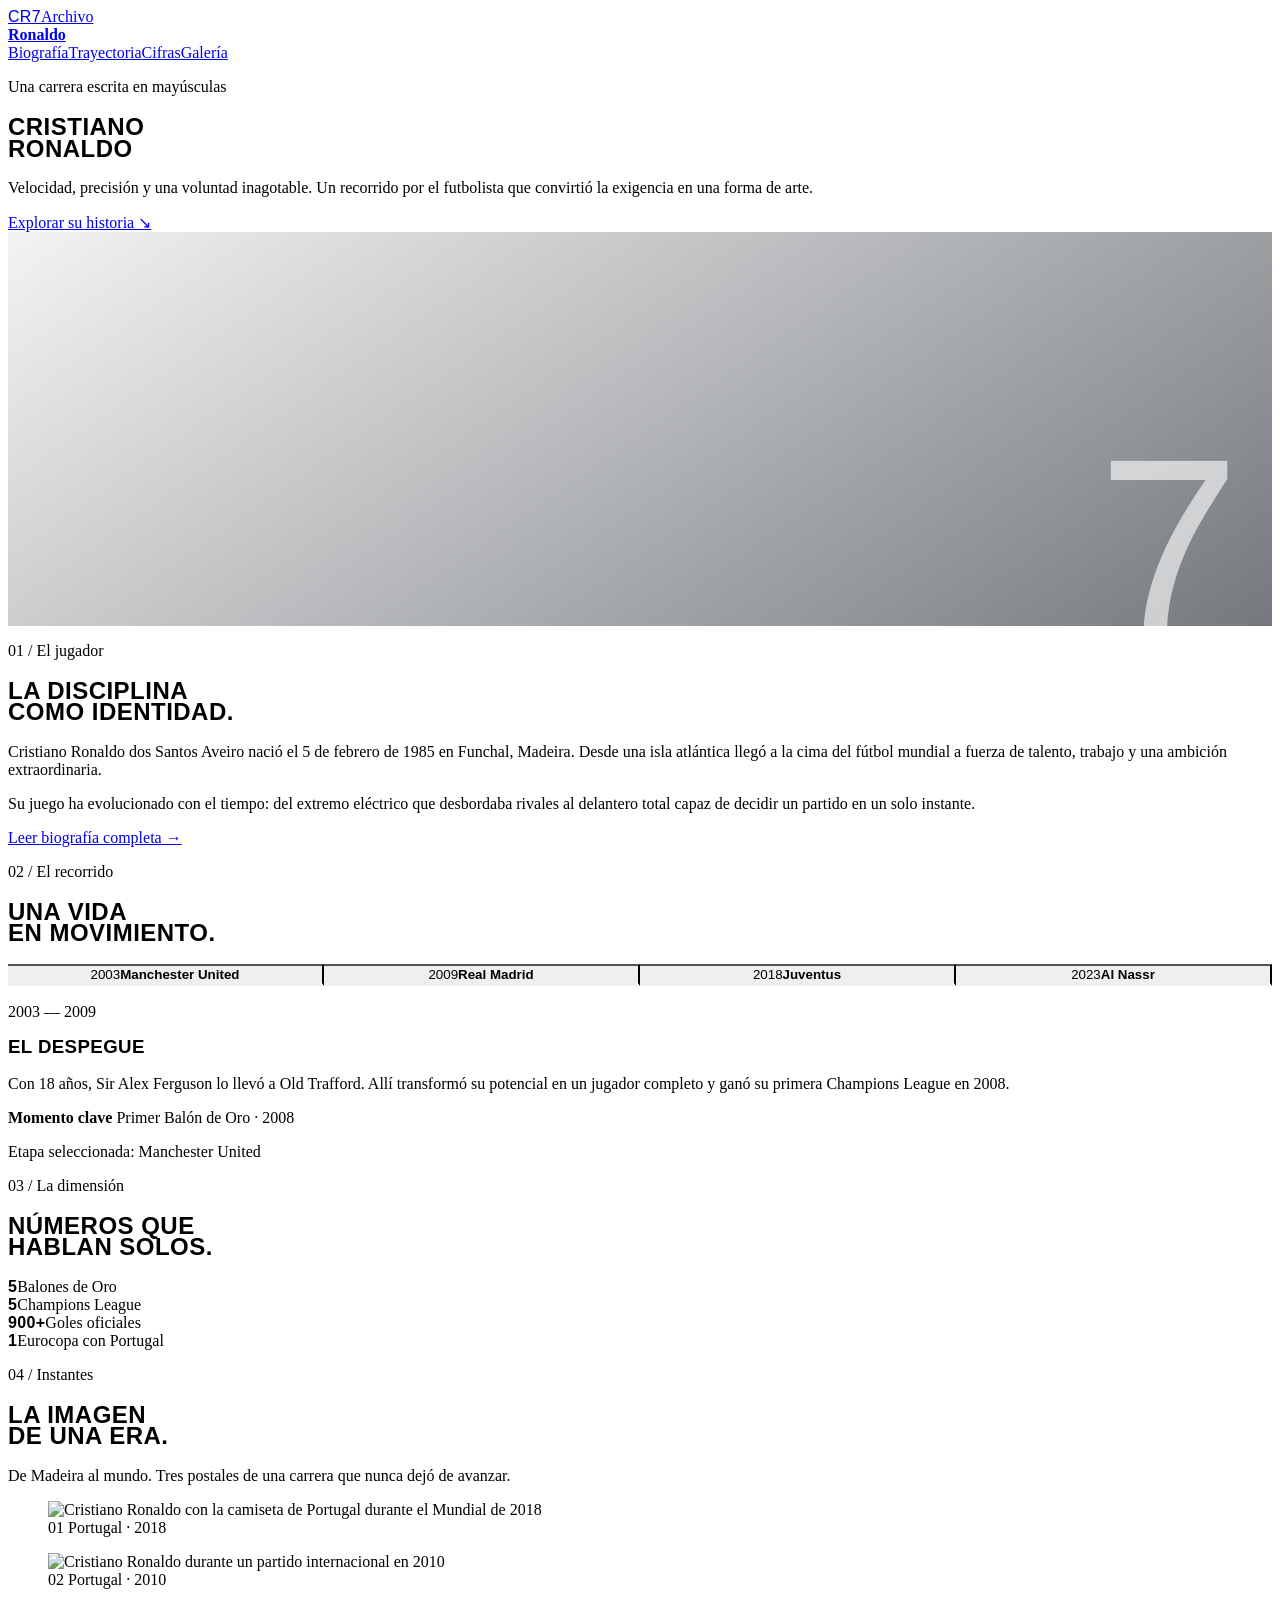
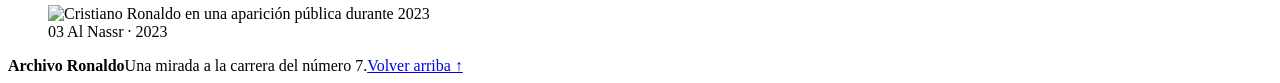
==== ejemplo1/paginatristinokralde/index3.html @ 4f420c60 "Add files via upload" ====
<!doctype html>
<html lang="es">
<head>
  <meta charset="utf-8">
  <meta name="viewport" content="width=device-width, initial-scale=1">
  <meta name="description" content="Archivo editorial de Cristiano Ronaldo construido con Tailwind CSS.">
  <title>Archivo Ronaldo | Tailwind</title>
  <script src="https://cdn.tailwindcss.com"></script>
  <script>tailwind.config = { theme: { extend: { colors: { ink: '#19352f', paper: '#f3f7ed', deep: '#dcebd5', ronaldo: '#2f7d5a', gold: '#f2b84b' }, fontFamily: { display: ['Impact', 'Arial Narrow', 'sans-serif'], body: ['Georgia', 'serif'] } } } };</script>
  <style>
    html { scroll-behavior: smooth; }
    body { font-family: Georgia, 'Times New Roman', serif; }
    h1, h2, h3, .font-display { font-family: Impact, 'Arial Narrow', sans-serif; letter-spacing: .02em; line-height: .9; text-transform: uppercase; }
    .hero-image { background: linear-gradient(145deg, rgba(17,24,32,.05), rgba(17,24,32,.58)), url('https://upload.wikimedia.org/wikipedia/commons/8/8c/Cristiano_Ronaldo_2018.jpg') center / cover; }
    .hero-image::after { content: '7'; display: block; padding: 15rem 2rem 0; color: rgba(255,255,255,.62); font: 16rem/.6 Impact, sans-serif; text-align: right; }
    .timeline-step { border-left: 3px solid transparent; }
    .timeline-step:hover, .timeline-step:focus-visible, .timeline-step.is-active { border-left-color: #ffd166; background: rgba(255,255,255,.07); color: white; }
    .era-panel[hidden] { display: none; }
    .gallery-img { aspect-ratio: 4 / 5; object-fit: cover; filter: saturate(.75); transition: .3s ease; }
    .gallery-img:hover { filter: saturate(1); transform: translateY(-.4rem); }
    .skip-link { position: absolute; left: 1rem; top: -4rem; z-index: 10; }
    .skip-link:focus { top: 1rem; }
    :focus-visible { outline: 3px solid #ffd166; outline-offset: 3px; }
    /* Tailwind version: editorial composition led by image and long-form content. */
    @media (min-width: 768px) {
      #contenido > section:first-child > .mx-auto { grid-template-columns: 1fr 1fr; }
      #contenido > section:first-child .hero-image { order: -1; }
      #biografia > .mx-auto { grid-template-columns: 1.25fr .75fr; }
      #trayectoria .mt-16 { grid-template-columns: 1fr; }
      #trayectoria .mt-16 > div:first-child { display: grid; grid-template-columns: repeat(4, 1fr); border-bottom: 1px solid rgba(255,255,255,.25); }
      #trayectoria .mt-16 > div:first-child .timeline-step { border-left: 0; border-bottom: 3px solid transparent; }
      #trayectoria .mt-16 > div:first-child .timeline-step:hover, #trayectoria .mt-16 > div:first-child .timeline-step:focus-visible, #trayectoria .mt-16 > div:first-child .timeline-step.is-active { border-bottom-color: #f2b84b; }
    }
    @media (max-width: 767px) { .hero-image { min-height: 22rem; } .hero-image::after { padding-top: 10rem; font-size: 11rem; } }
  </style>
</head>
  <body class="overflow-x-hidden bg-paper text-ink">
  <a class="skip-link rounded bg-gold px-4 py-3 font-bold" href="#contenido">Saltar al contenido</a>
  <header class="absolute left-0 top-0 z-10 w-full bg-ink/85 text-white" id="inicio"><nav class="mx-auto flex max-w-7xl items-center justify-between gap-6 px-6 py-4" aria-label="Navegación principal"><a class="flex items-center gap-3 no-underline" href="#inicio"><span class="grid h-11 w-11 place-items-center rounded-full border border-current font-display text-lg">CR7</span><span class="text-xs uppercase leading-tight tracking-[.15em]">Archivo<br><strong>Ronaldo</strong></span></a><div class="flex flex-wrap justify-end gap-x-6 gap-y-2 text-xs font-bold uppercase tracking-widest"><a class="hover:text-gold" href="#biografia">Biografía</a><a class="hover:text-gold" href="#trayectoria">Trayectoria</a><a class="hover:text-gold" href="#estadisticas">Cifras</a><a class="hover:text-gold" href="#galeria">Galería</a></div></nav></header>
  <main id="contenido">
    <section class="bg-ronaldo text-white" aria-labelledby="hero-title"><div class="mx-auto grid max-w-7xl lg:grid-cols-2"><div class="flex min-h-[38rem] items-center px-6 pb-16 pt-36 lg:px-12"><div><p class="mb-6 text-xs font-bold uppercase tracking-[.2em]">Una carrera escrita en mayúsculas</p><h1 class="text-7xl sm:text-8xl lg:text-[8.5rem]" id="hero-title">Cristiano<br><span class="text-gold">Ronaldo</span></h1><p class="my-8 max-w-md text-lg leading-relaxed">Velocidad, precisión y una voluntad inagotable. Un recorrido por el futbolista que convirtió la exigencia en una forma de arte.</p><a class="inline-flex bg-white px-5 py-3 text-xs font-bold uppercase tracking-widest text-ink transition hover:-translate-y-1 hover:bg-gold" href="#trayectoria">Explorar su historia <span aria-hidden="true" class="ml-4">↘</span></a></div></div><div class="hero-image min-h-[25rem] lg:min-h-[38rem]" role="img" aria-label="Cristiano Ronaldo celebrando con los brazos abiertos"></div></div></section>
    <section class="mx-auto grid max-w-7xl gap-12 px-6 py-24 lg:grid-cols-[.8fr_1.2fr] lg:px-12" id="biografia" aria-labelledby="bio-title"><div><p class="mb-5 text-xs font-bold uppercase tracking-[.2em] text-ronaldo">01 / El jugador</p><h2 class="text-6xl sm:text-7xl" id="bio-title">La disciplina<br><span class="text-ronaldo">como identidad.</span></h2></div><div class="self-end"><p class="text-2xl leading-snug">Cristiano Ronaldo dos Santos Aveiro nació el 5 de febrero de 1985 en Funchal, Madeira. Desde una isla atlántica llegó a la cima del fútbol mundial a fuerza de talento, trabajo y una ambición extraordinaria.</p><p class="mt-6 max-w-xl text-slate-600">Su juego ha evolucionado con el tiempo: del extremo eléctrico que desbordaba rivales al delantero total capaz de decidir un partido en un solo instante.</p><a class="mt-5 inline-flex border-b border-ronaldo pb-1 text-xs font-bold uppercase tracking-widest text-ronaldo" href="https://es.wikipedia.org/wiki/Cristiano_Ronaldo" target="_blank" rel="noreferrer">Leer biografía completa →</a></div></section>
    <section class="bg-ink py-24 text-white" id="trayectoria" aria-labelledby="timeline-title"><div class="mx-auto max-w-7xl px-6 lg:px-12"><p class="mb-5 text-xs font-bold uppercase tracking-[.2em] text-gold">02 / El recorrido</p><h2 class="text-6xl sm:text-7xl" id="timeline-title">Una vida<br><span class="text-gold">en movimiento.</span></h2><div class="mt-16 grid gap-12 md:grid-cols-[.7fr_1.3fr]"><div class="flex flex-col" role="tablist" aria-label="Etapas de la carrera de Cristiano Ronaldo"><button class="timeline-step px-5 py-4 text-left text-slate-300" id="tab-2003" type="button" role="tab" aria-selected="true" aria-controls="era-2003" data-era="2003"><span class="mr-5 text-lg font-bold text-gold">2003</span><strong>Manchester United</strong></button><button class="timeline-step px-5 py-4 text-left text-slate-300" id="tab-2009" type="button" role="tab" aria-selected="false" aria-controls="era-2009" data-era="2009"><span class="mr-5 text-lg font-bold text-gold">2009</span><strong>Real Madrid</strong></button><button class="timeline-step px-5 py-4 text-left text-slate-300" id="tab-2018" type="button" role="tab" aria-selected="false" aria-controls="era-2018" data-era="2018"><span class="mr-5 text-lg font-bold text-gold">2018</span><strong>Juventus</strong></button><button class="timeline-step px-5 py-4 text-left text-slate-300" id="tab-2023" type="button" role="tab" aria-selected="false" aria-controls="era-2023" data-era="2023"><span class="mr-5 text-lg font-bold text-gold">2023</span><strong>Al Nassr</strong></button></div><div class="min-h-[20rem] border-t border-white/25 pt-6" aria-live="polite"><article class="era-panel" id="era-2003" role="tabpanel" aria-labelledby="tab-2003" data-panel="2003"><p class="text-xs font-bold uppercase tracking-[.18em] text-gold">2003 — 2009</p><h3 class="mt-5 text-6xl sm:text-8xl">El despegue</h3><p class="mt-6 max-w-xl text-lg leading-relaxed text-slate-300">Con 18 años, Sir Alex Ferguson lo llevó a Old Trafford. Allí transformó su potencial en un jugador completo y ganó su primera Champions League en 2008.</p><p class="mt-12 border-t border-white/25 pt-4 text-sm"><strong class="mr-4 uppercase text-gold">Momento clave</strong> Primer Balón de Oro · 2008</p></article><article class="era-panel" id="era-2009" role="tabpanel" aria-labelledby="tab-2009" data-panel="2009" hidden><p class="text-xs font-bold uppercase tracking-[.18em] text-gold">2009 — 2018</p><h3 class="mt-5 text-6xl sm:text-8xl">La cima blanca</h3><p class="mt-6 max-w-xl text-lg leading-relaxed text-slate-300">El Santiago Bernabéu fue el escenario de sus años más prolíficos. Cuatro Champions League marcaron una era irrepetible.</p><p class="mt-12 border-t border-white/25 pt-4 text-sm"><strong class="mr-4 uppercase text-gold">Momento clave</strong> La Décima · 2014</p></article><article class="era-panel" id="era-2018" role="tabpanel" aria-labelledby="tab-2018" data-panel="2018" hidden><p class="text-xs font-bold uppercase tracking-[.18em] text-gold">2018 — 2021</p><h3 class="mt-5 text-6xl sm:text-8xl">Un nuevo desafío</h3><p class="mt-6 max-w-xl text-lg leading-relaxed text-slate-300">En Italia aceptó otro reto: conquistar la Serie A con la Juventus. Su capacidad de adaptación volvió a ser decisiva.</p><p class="mt-12 border-t border-white/25 pt-4 text-sm"><strong class="mr-4 uppercase text-gold">Momento clave</strong> 101 goles con la Juventus</p></article><article class="era-panel" id="era-2023" role="tabpanel" aria-labelledby="tab-2023" data-panel="2023" hidden><p class="text-xs font-bold uppercase tracking-[.18em] text-gold">2023 — presente</p><h3 class="mt-5 text-6xl sm:text-8xl">El siguiente capítulo</h3><p class="mt-6 max-w-xl text-lg leading-relaxed text-slate-300">En Al Nassr, Ronaldo abrió una nueva etapa y continúa ampliando su impacto dentro y fuera del campo.</p><p class="mt-12 border-t border-white/25 pt-4 text-sm"><strong class="mr-4 uppercase text-gold">Momento clave</strong> Capitán de Portugal</p></article><p class="mt-6 text-xs uppercase tracking-wider text-slate-400" id="timeline-status" role="status">Etapa seleccionada: Manchester United</p></div></div></div></section>
    <section class="mx-auto max-w-7xl px-6 py-24 lg:px-12" id="estadisticas" aria-labelledby="stats-title"><p class="mb-5 text-xs font-bold uppercase tracking-[.2em] text-ronaldo">03 / La dimensión</p><h2 class="text-6xl sm:text-7xl" id="stats-title">Números que<br><span class="text-ronaldo">hablan solos.</span></h2><div class="mt-16 grid grid-cols-2 gap-4 lg:grid-cols-4"><div class="border-t-2 border-ronaldo p-4"><strong class="font-display text-7xl text-ronaldo">5</strong><span class="mt-4 block text-xs font-bold uppercase tracking-wider text-slate-600">Balones de Oro</span></div><div class="border-t-2 border-ronaldo p-4"><strong class="font-display text-7xl text-ronaldo">5</strong><span class="mt-4 block text-xs font-bold uppercase tracking-wider text-slate-600">Champions League</span></div><div class="border-t-2 border-ronaldo p-4"><strong class="font-display text-7xl text-ronaldo">900<span class="text-gold">+</span></strong><span class="mt-4 block text-xs font-bold uppercase tracking-wider text-slate-600">Goles oficiales</span></div><div class="border-t-2 border-ronaldo p-4"><strong class="font-display text-7xl text-ronaldo">1</strong><span class="mt-4 block text-xs font-bold uppercase tracking-wider text-slate-600">Eurocopa con Portugal</span></div></div></section>
    <section class="bg-deep py-24" id="galeria" aria-labelledby="gallery-title"><div class="mx-auto max-w-7xl px-6 lg:px-12"><div class="flex flex-wrap items-end justify-between gap-8"><div><p class="mb-5 text-xs font-bold uppercase tracking-[.2em] text-ronaldo">04 / Instantes</p><h2 class="text-6xl sm:text-7xl" id="gallery-title">La imagen<br><span class="text-ronaldo">de una era.</span></h2></div><p class="max-w-xs text-slate-600">De Madeira al mundo. Tres postales de una carrera que nunca dejó de avanzar.</p></div><div class="mt-16 grid items-end gap-4 md:grid-cols-4"><figure class="md:col-span-2"><img class="gallery-img w-full" src="https://upload.wikimedia.org/wikipedia/commons/8/8c/Cristiano_Ronaldo_2018.jpg" alt="Cristiano Ronaldo con la camiseta de Portugal durante el Mundial de 2018" loading="lazy"><figcaption class="mt-3 text-xs font-bold uppercase"><span class="text-ronaldo">01</span> Portugal · 2018</figcaption></figure><figure><img class="gallery-img w-full" src="https://upload.wikimedia.org/wikipedia/commons/6/61/Cristiano_Ronaldo%2C_2010.jpg" alt="Cristiano Ronaldo durante un partido internacional en 2010" loading="lazy"><figcaption class="mt-3 text-xs font-bold uppercase"><span class="text-ronaldo">02</span> Portugal · 2010</figcaption></figure><figure><img class="gallery-img w-full" src="https://upload.wikimedia.org/wikipedia/commons/b/be/Cristiano_Ronaldo%2C_2023.jpg" alt="Cristiano Ronaldo en una aparición pública durante 2023" loading="lazy"><figcaption class="mt-3 text-xs font-bold uppercase"><span class="text-ronaldo">03</span> Al Nassr · 2023</figcaption></figure></div></div></section>
  </main>
  <footer class="bg-ronaldo py-10 text-white"><div class="mx-auto flex max-w-7xl flex-wrap justify-between gap-4 px-6 text-sm lg:px-12"><strong class="uppercase">Archivo Ronaldo</strong><span>Una mirada a la carrera del número 7.</span><a class="underline" href="#inicio">Volver arriba ↑</a></div></footer>
  <script src="script.js" defer></script>
</body>
</html>
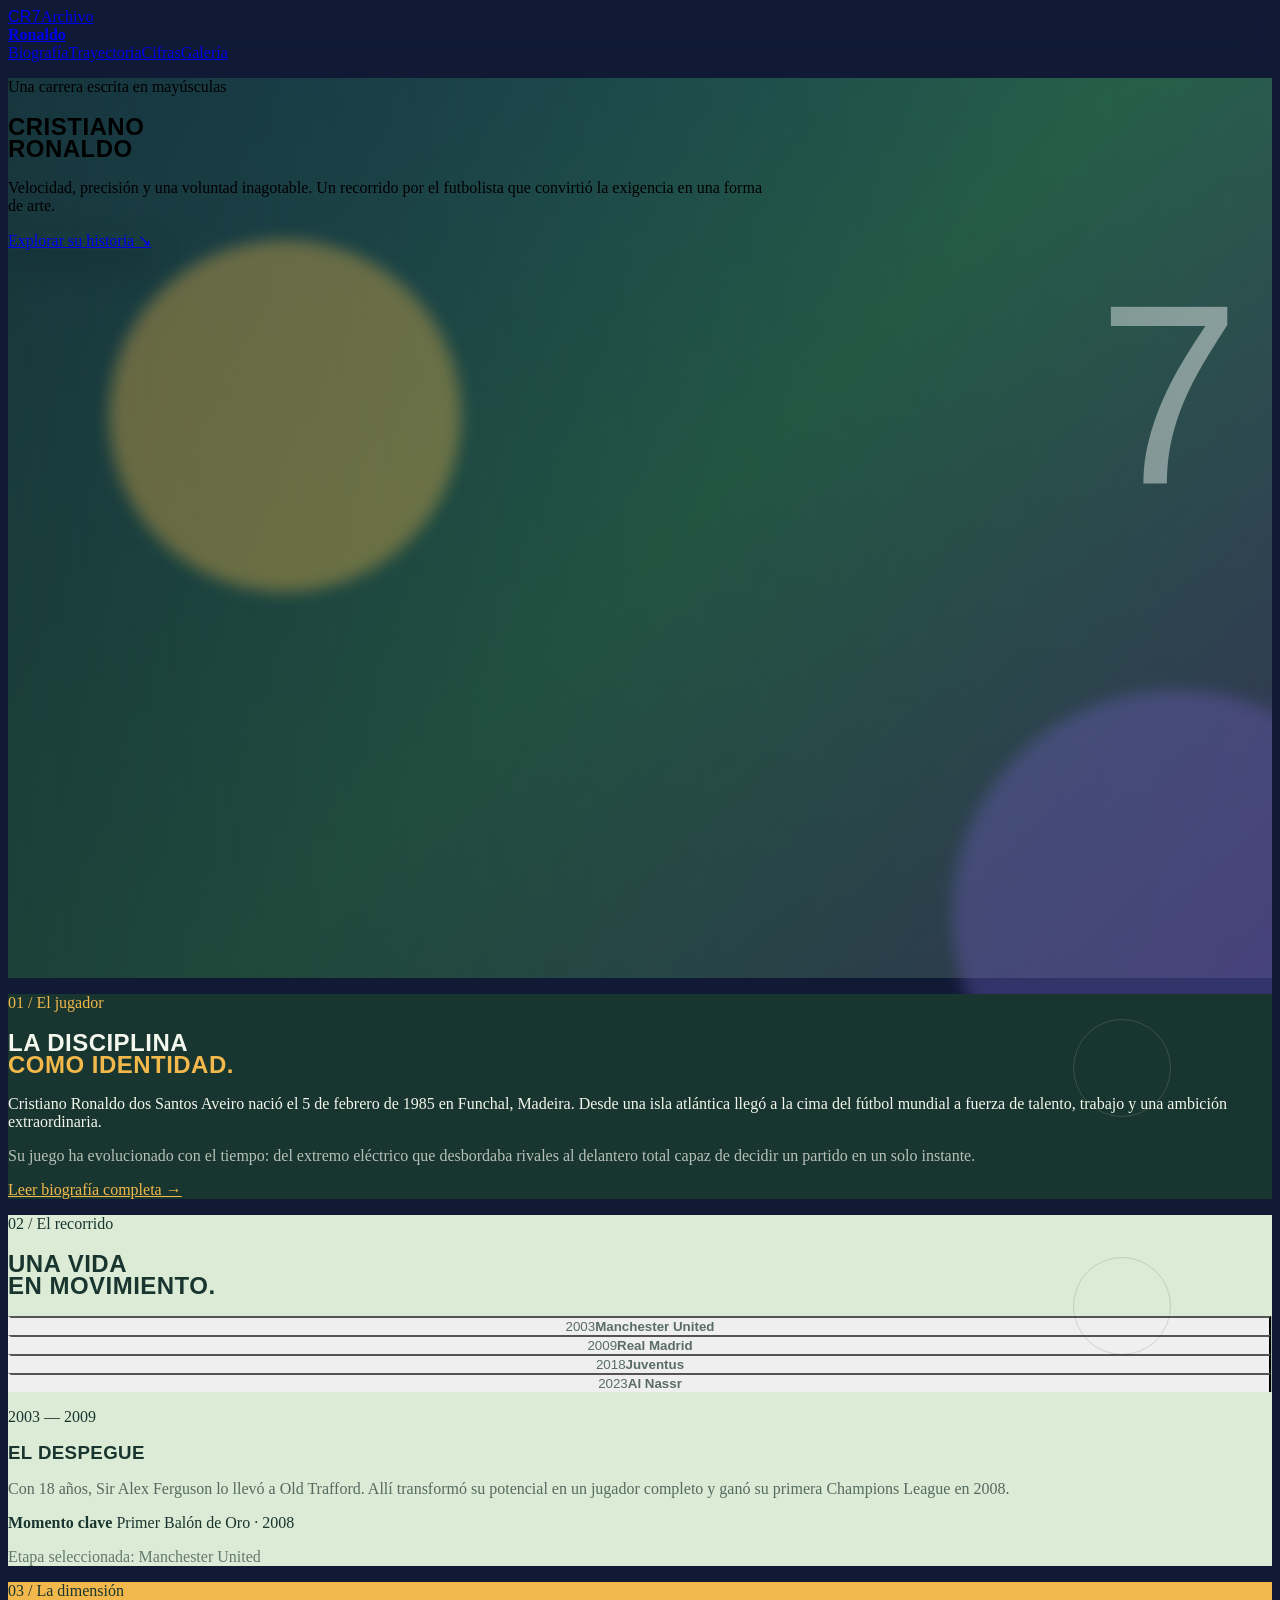
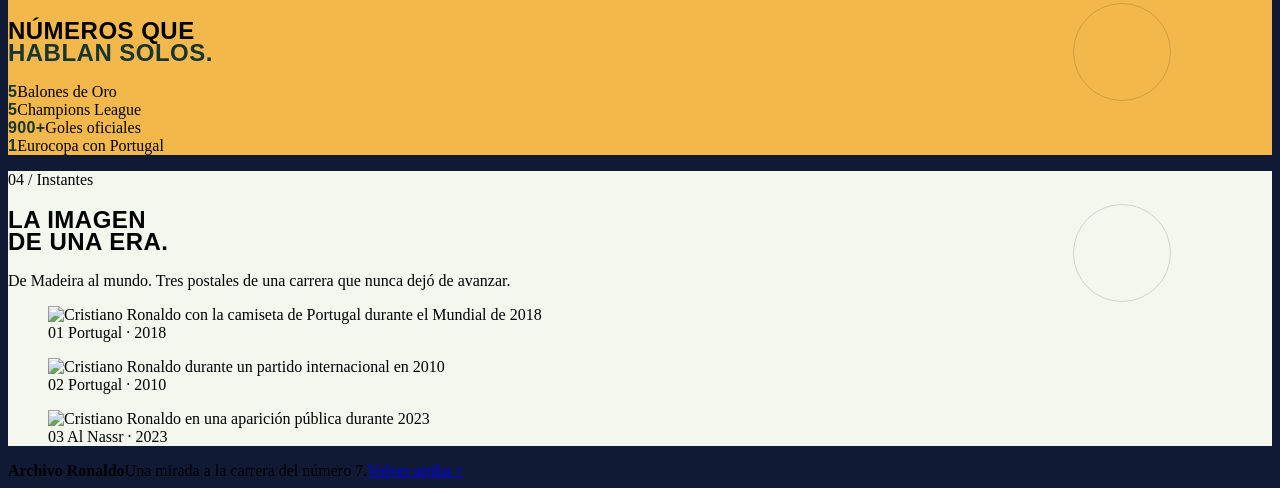
==== commit a48002f4: "Add files via upload" ====
--- a/ejemplo1/paginatristinokralde/index3.html
+++ b/ejemplo1/paginatristinokralde/index3.html
@@ -21,17 +21,46 @@
     .skip-link { position: absolute; left: 1rem; top: -4rem; z-index: 10; }
     .skip-link:focus { top: 1rem; }
     :focus-visible { outline: 3px solid #ffd166; outline-offset: 3px; }
-    /* Tailwind version: editorial composition led by image and long-form content. */
-    @media (min-width: 768px) {
-      #contenido > section:first-child > .mx-auto { grid-template-columns: 1fr 1fr; }
-      #contenido > section:first-child .hero-image { order: -1; }
-      #biografia > .mx-auto { grid-template-columns: 1.25fr .75fr; }
-      #trayectoria .mt-16 { grid-template-columns: 1fr; }
-      #trayectoria .mt-16 > div:first-child { display: grid; grid-template-columns: repeat(4, 1fr); border-bottom: 1px solid rgba(255,255,255,.25); }
-      #trayectoria .mt-16 > div:first-child .timeline-step { border-left: 0; border-bottom: 3px solid transparent; }
-      #trayectoria .mt-16 > div:first-child .timeline-step:hover, #trayectoria .mt-16 > div:first-child .timeline-step:focus-visible, #trayectoria .mt-16 > div:first-child .timeline-step.is-active { border-bottom-color: #f2b84b; }
-    }
-    @media (max-width: 767px) { .hero-image { min-height: 22rem; } .hero-image::after { padding-top: 10rem; font-size: 11rem; } }
+    body { background: #101a35; }
+    main { overflow: hidden; }
+    header { background: rgba(16, 26, 53, .66) !important; backdrop-filter: blur(16px); }
+    #contenido > section:first-child { isolation: isolate; background: linear-gradient(135deg, #123b72, #2f7d5a 52%, #514982); }
+    #contenido > section:first-child::before, #contenido > section:first-child::after { position: absolute; border-radius: 9999px; content: ''; filter: blur(8px); opacity: .36; pointer-events: none; }
+    #contenido > section:first-child::before { width: 22rem; height: 22rem; left: 8%; top: 18%; background: #f2b84b; animation: drift 11s ease-in-out infinite alternate; }
+    #contenido > section:first-child::after { width: 28rem; height: 28rem; right: -8rem; bottom: -10rem; background: #7060c4; animation: drift 14s ease-in-out infinite alternate-reverse; }
+    #contenido > section:first-child .hero-image { z-index: -1; }
+    #contenido > section:first-child .flex.min-h-\[38rem\] { z-index: 1; }
+    #contenido > section:first-child .inline-flex { box-shadow: 0 1rem 2rem rgba(4, 12, 35, .25); }
+    #biografia, #trayectoria, #estadisticas, #galeria { position: relative; }
+    #biografia::after, #trayectoria::after, #estadisticas::after, #galeria::after { position: absolute; width: 6rem; height: 6rem; right: 8%; top: 12%; border: 1px solid currentColor; border-radius: 9999px; opacity: .15; content: ''; }
+    .stat, .gallery-img, .timeline-step { transition: transform .35s ease, box-shadow .35s ease, background-color .35s ease; }
+    .stat:hover { transform: translateY(-8px); box-shadow: 0 1rem 2rem rgba(4, 12, 35, .2); }
+    .timeline-step:hover, .timeline-step:focus-visible, .timeline-step.is-active { transform: translateX(8px); }
+    .gallery-img:hover { box-shadow: 0 1.25rem 2rem rgba(4, 12, 35, .28); }
+    #hero-title, #biografia h2, #timeline-title, #stats-title, #gallery-title { animation: rise .8s both; }
+    @keyframes rise { from { opacity: 0; transform: translateY(1.5rem); } to { opacity: 1; transform: translateY(0); } }
+    @keyframes drift { from { transform: translate3d(-1rem, -1rem, 0) scale(1); } to { transform: translate3d(2rem, 1.5rem, 0) scale(1.15); } }
+    @media (prefers-reduced-motion: reduce) { *, *::before, *::after { animation-duration: .01ms !important; transition-duration: .01ms !important; } }
+    /* Tailwind version: cinematic full-bleed story layout. */
+    header { background: transparent !important; }
+    #contenido > section:first-child { min-height: 100vh; position: relative; }
+    #contenido > section:first-child > .mx-auto { max-width: none; min-height: 100vh; display: block; }
+    #contenido > section:first-child .hero-image { position: absolute; inset: 0; min-height: 100vh; opacity: .82; }
+    #contenido > section:first-child .hero-image::before { content: ''; position: absolute; inset: 0; background: linear-gradient(90deg, rgba(25,53,47,.95), rgba(25,53,47,.45), rgba(25,53,47,.1)); }
+    #contenido > section:first-child .flex.min-h-\[38rem\] { position: relative; z-index: 1; min-height: 100vh; max-width: 80rem; margin: auto; align-items: center; }
+    #contenido > section:first-child .flex.min-h-\[38rem\] > div { max-width: 48rem; }
+    #biografia { background: #19352f; color: #f3f7ed; max-width: none; }
+    #biografia .text-slate-600 { color: rgba(243,247,237,.72); }
+    #biografia .text-ronaldo { color: #f2b84b; }
+    #trayectoria { background: #dcebd5; color: #19352f; }
+    #trayectoria .text-slate-300 { color: rgba(25,53,47,.7); }
+    #trayectoria .border-white\/25 { border-color: rgba(25,53,47,.25); }
+    #trayectoria .text-slate-400 { color: rgba(25,53,47,.62); }
+    #estadisticas { background: #f2b84b; max-width: none; }
+    #estadisticas .text-ronaldo { color: #19352f; }
+    #galeria { background: #f3f7ed; }
+    @media (min-width: 768px) { #trayectoria .mt-16 { grid-template-columns: 1fr; } #trayectoria .mt-16 > div:first-child { display: flex; flex-direction: column; border-right: 1px solid rgba(25,53,47,.25); } #trayectoria .mt-16 > div:first-child .timeline-step { border-left: 3px solid transparent; border-bottom: 0; } #trayectoria .mt-16 > div:first-child .timeline-step:hover, #trayectoria .mt-16 > div:first-child .timeline-step:focus-visible, #trayectoria .mt-16 > div:first-child .timeline-step.is-active { border-left-color: #f2b84b; border-bottom-color: transparent; } }
+    @media (max-width: 767px) { .hero-image { min-height: 22rem; } .hero-image::after { padding-top: 10rem; font-size: 11rem; } #contenido > section:first-child .flex.min-h-\[38rem\] { min-height: 100vh; } }
   </style>
 </head>
   <body class="overflow-x-hidden bg-paper text-ink">
